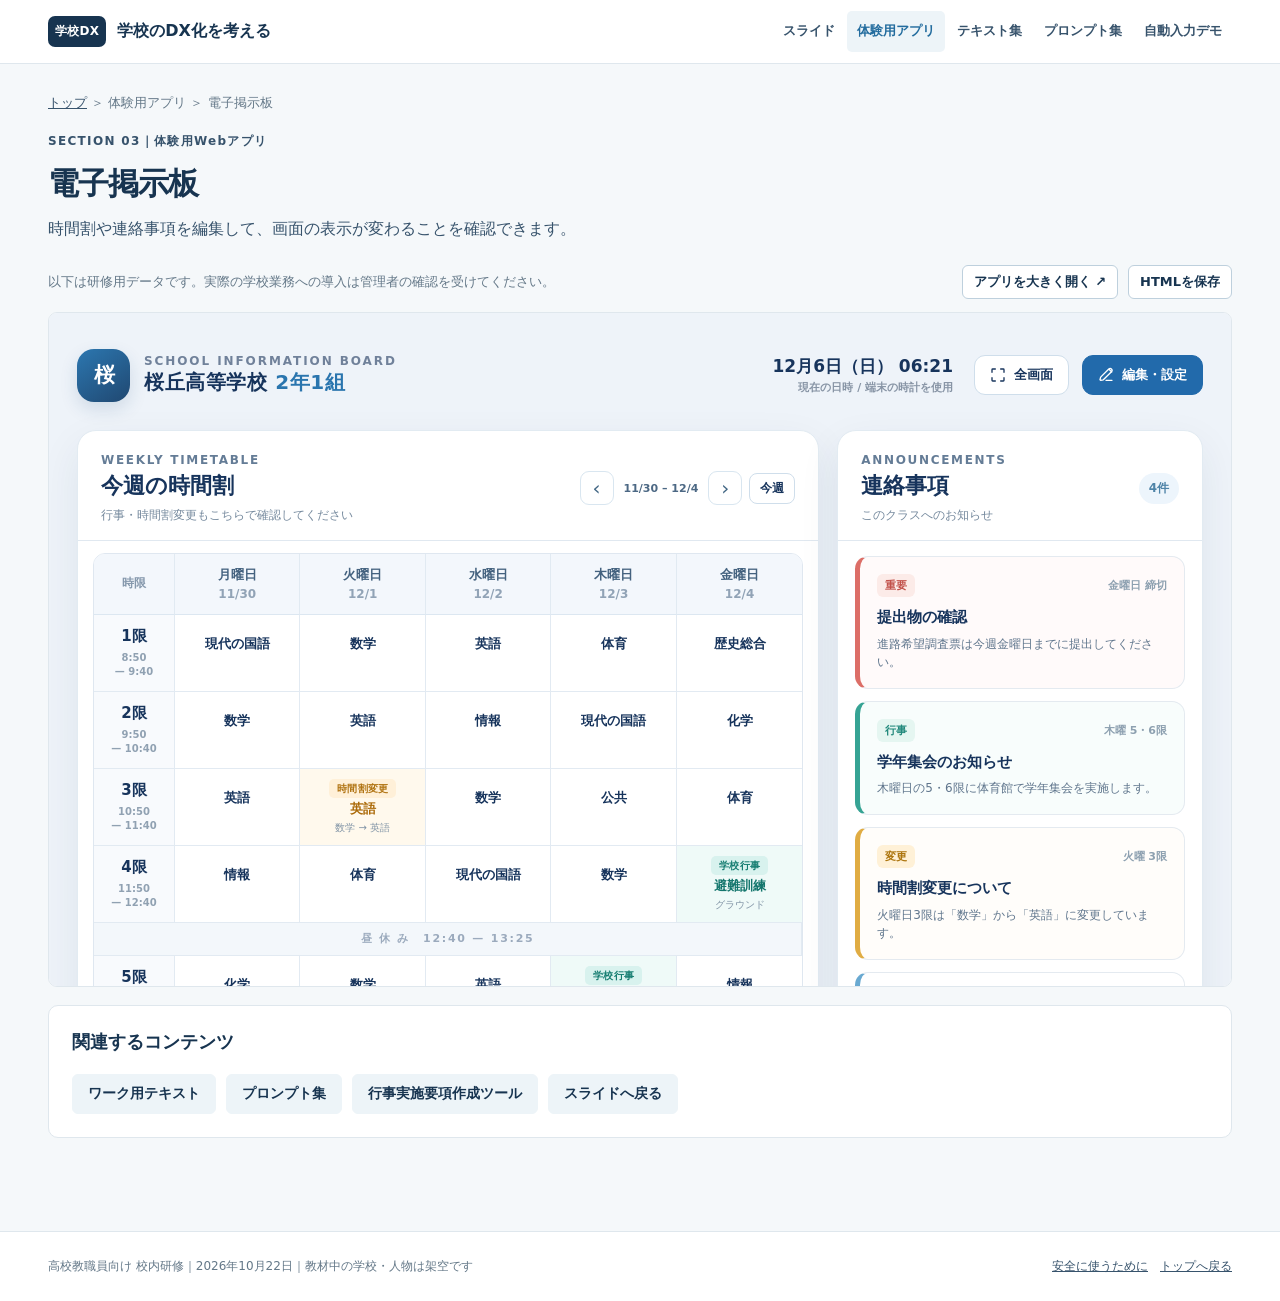
==== apps/board.html @ 1e780a1a "Add files via upload" ====
<!doctype html><html lang="ja"><head><meta charset="UTF-8"><meta name="viewport" content="width=device-width, initial-scale=1"><title>電子掲示板｜学校のDX化を考える</title><meta name="description" content="学校のDX化を考える 校内研修の資料と体験用ツール"><link rel="stylesheet" href="../assets/style.css"></head><body><header class="site-head"><div class="head-inner"><a class="brand" href="../index.html"><span class="brand-mark">学校DX</span>学校のDX化を考える</a><nav class="global-nav" aria-label="サイトメニュー"><a href="../index.html#slides">スライド</a><a href="../index.html#apps" aria-current="page">体験用アプリ</a><a href="../materials/texts.html">テキスト集</a><a href="../materials/prompts.html">プロンプト集</a><a href="../demos/auto-form.html">自動入力デモ</a></nav></div></header><main><p class="breadcrumb"><a href="../index.html">トップ</a> ＞ 体験用アプリ ＞ 電子掲示板</p><div class="page-title"><p class="eyebrow">SECTION 03｜体験用Webアプリ</p><h1>電子掲示板</h1><p>時間割や連絡事項を編集して、画面の表示が変わることを確認できます。</p></div><div class="tool-toolbar"><p>以下は研修用データです。実際の学校業務への導入は管理者の確認を受けてください。</p><div class="buttons" style="padding:0"><a class="btn secondary small" href="電子掲示板.html" target="_blank" rel="noopener">アプリを大きく開く ↗</a><a class="btn secondary small" href="電子掲示板.html" download>HTMLを保存</a></div></div><iframe class="embedded-app" src="電子掲示板.html" title="電子掲示板の操作画面" loading="eager"></iframe><div class="panel" style="margin-top:18px"><h3>関連するコンテンツ</h3><div class="buttons"><a class="btn quiet" href="../materials/texts.html">ワーク用テキスト</a><a class="btn quiet" href="../materials/prompts.html">プロンプト集</a><a class="btn quiet" href="plan.html">行事実施要項作成ツール</a><a class="btn quiet" href="../index.html#slides">スライドへ戻る</a></div></div></main><footer class="site-footer"><div class="footer-inner"><span>高校教職員向け 校内研修｜2026年10月22日｜教材中の学校・人物は架空です</span><div><a href="../materials/safety.html">安全に使うために</a><a href="../index.html">トップへ戻る</a></div></div></footer><script src="../assets/site.js" defer></script></body></html>
---- assets/style.css ----
@charset "utf-8";
:root{--ink:#173450;--mid:#37536c;--blue:#236c9e;--accent:#277eaa;--teal:#147e7a;--bg:#f5f8fa;--paper:#fff;--muted:#647888;--stroke:#dfe7ed;--soft:#edf4f8;--gold:#a26b19;--warn:#fdf5e7;--shadow:0 8px 26px rgba(19,46,72,.055);font-family:"Yu Gothic UI","Hiragino Kaku Gothic ProN","Meiryo",system-ui,sans-serif}
*{box-sizing:border-box}html{scroll-behavior:smooth}body{margin:0;background:var(--bg);color:var(--ink);font-size:16px;line-height:1.75}a{color:var(--blue)}button,input,textarea,select{font:inherit}button,a{touch-action:manipulation}button{cursor:pointer}button:disabled{opacity:.4;cursor:default}a:focus-visible,button:focus-visible,input:focus-visible,textarea:focus-visible{outline:3px solid #61a5d3;outline-offset:3px}img{max-width:100%}
.site-head{background:#fff;border-bottom:1px solid var(--stroke);position:sticky;top:0;z-index:100}.head-inner{max-width:1240px;margin:auto;padding:11px 28px;display:flex;gap:20px;align-items:center;justify-content:space-between}.brand{color:var(--ink);text-decoration:none;display:flex;align-items:center;gap:11px;font-size:16px;font-weight:800;white-space:nowrap}.brand-mark{display:grid;place-items:center;background:var(--ink);color:white;border-radius:7px;padding:5px 7px;font-size:12px;letter-spacing:.02em}.global-nav{display:flex;gap:2px;align-items:center;flex-wrap:wrap}.global-nav a{color:var(--mid);text-decoration:none;font-size:13px;padding:9px 10px;border-radius:5px;font-weight:600}.global-nav a:hover,.global-nav a[aria-current="page"]{background:var(--soft);color:var(--blue)}
main{max-width:1240px;margin:0 auto;padding:28px 28px 68px}.eyebrow{font-size:12px;font-weight:800;letter-spacing:.11em;color:var(--blue);margin:0 0 10px}.hero{background:var(--paper);border:1px solid var(--stroke);border-radius:10px;padding:36px 40px;margin-bottom:26px;position:relative;overflow:hidden}.hero:before{position:absolute;content:"";left:0;top:0;bottom:0;width:5px;background:var(--blue)}h1{font-size:clamp(26px,3vw,38px);line-height:1.4;letter-spacing:-.03em;margin:0 0 10px;font-weight:800}h2{font-size:23px;letter-spacing:-.025em;line-height:1.4;margin:0 0 12px}h3{font-size:18px;line-height:1.45;margin:0 0 9px}p{margin:0 0 12px}.lead{font-size:16px;color:var(--mid);max-width:850px}.sublead{font-size:13px;color:var(--muted);margin-top:12px}.section{margin-top:38px;scroll-margin-top:85px}.section-header{display:flex;justify-content:space-between;gap:12px;align-items:baseline;margin-bottom:14px}.section-header p{margin:0;color:var(--muted);font-size:13px}.panel,.tile,.viewer{background:var(--paper);border:1px solid var(--stroke);border-radius:10px}.panel{padding:23px}.tile{padding:23px;display:flex;flex-direction:column;gap:9px}.tile p{color:var(--mid);font-size:14px;line-height:1.75}.tile .tag{color:var(--teal);font-size:12px;font-weight:800;letter-spacing:.05em}.tile h3{margin:0}.tile img{border:1px solid var(--stroke);aspect-ratio:16 / 9;object-fit:cover;border-radius:5px;margin-bottom:8px}.grid-2{display:grid;grid-template-columns:repeat(2,minmax(0,1fr));gap:16px}.grid-3{display:grid;grid-template-columns:repeat(3,minmax(0,1fr));gap:16px}.buttons{display:flex;gap:10px;align-items:center;flex-wrap:wrap;margin-top:auto;padding-top:10px}.btn{display:inline-flex;gap:7px;align-items:center;justify-content:center;text-decoration:none;font-size:14px;font-weight:700;background:var(--blue);border:1px solid var(--blue);color:#fff;padding:9px 15px;border-radius:6px;line-height:1.4}.btn:hover{background:#165781;color:white}.btn.secondary{background:white;border:1px solid #bed0dd;color:var(--ink)}.btn.secondary:hover{background:var(--soft)}.btn.quiet{background:var(--soft);border-color:var(--soft);color:var(--ink)}.btn.small{font-size:13px;padding:7px 11px}.text-link{font-size:14px;font-weight:700;color:var(--blue);text-underline-offset:3px}.muted{font-size:13px;color:var(--muted)}.note{background:#f0f5f8;border-left:3px solid var(--blue);padding:14px 18px;border-radius:2px 6px 6px 2px;color:var(--mid);font-size:14px;line-height:1.85}.note.warning{background:var(--warn);border-color:#bd8a36;color:#6b4c20}.split{display:flex;gap:22px;align-items:start}.split > *{flex:1;min-width:0}
.viewer{overflow:hidden}.viewer-stage{background:#203246;padding:18px 25px 8px;position:relative}.slide-shell{max-width:1010px;margin:auto;position:relative;aspect-ratio:16 / 9;background:white;display:grid;place-items:center;border-radius:3px;overflow:hidden}.slide-shell img{display:block;width:100%;height:100%;object-fit:contain}.slide-count{position:absolute;bottom:12px;right:14px;background:#1d3449c9;color:#fff;border-radius:4px;padding:3px 9px;font-size:12px;font-variant-numeric:tabular-nums}.viewer-controls{padding:13px 20px;display:flex;gap:10px;align-items:center;flex-wrap:wrap;justify-content:space-between}.viewer-actions{display:flex;gap:8px;align-items:center}.viewer-actions button{padding:7px 12px;border:1px solid var(--stroke);background:white;border-radius:5px;color:var(--ink);font-size:13px;font-weight:700}.viewer-actions button:hover{background:var(--soft)}.viewer-controls input[type=range]{flex:1;min-width:120px;max-width:350px;accent-color:var(--blue)}.thumb-tray{border-top:1px solid var(--stroke);background:#f8fafb;padding:10px 12px;display:flex;gap:10px;overflow-x:auto}.thumb-tray button{padding:0;background:white;border:2px solid transparent;min-width:116px;max-width:116px;border-radius:4px;overflow:hidden;color:var(--muted);font-size:11px}.thumb-tray button[aria-current="true"]{border-color:var(--blue)}.thumb-tray img{width:100%;aspect-ratio:16/9;object-fit:contain;display:block;background:white}.viewer-stage:fullscreen{display:flex;align-items:center;justify-content:center;background:#1d2c3d;padding:2vh}.viewer-stage:fullscreen .slide-shell{width:min(96vw,171vh);max-width:none}.viewer-stage:fullscreen .slide-count{font-size:16px}.viewer-meta{padding:0 20px 18px;font-size:12px;color:var(--muted)}
.breadcrumb{font-size:13px;color:var(--muted);margin-bottom:16px}.breadcrumb a{color:var(--mid)}.page-title{margin-bottom:22px}.page-title h1{font-size:31px}.page-title p{color:var(--mid)}.embedded-app{width:100%;height:75vh;min-height:650px;border:1px solid var(--stroke);border-radius:9px;background:white;display:block}.tool-toolbar{display:flex;justify-content:space-between;align-items:center;gap:12px;flex-wrap:wrap;margin-bottom:13px}.tool-toolbar p{color:var(--muted);font-size:13px;margin:0}.readbox{background:white;border:1px solid var(--stroke);border-radius:9px;padding:25px;margin:17px 0}.readbox h3{border-bottom:1px solid var(--stroke);padding-bottom:8px;margin-bottom:15px}.text-source{width:100%;white-space:pre-wrap;word-break:break-word;font:14px/1.9 "Yu Gothic UI","Hiragino Kaku Gothic ProN",Meiryo,system-ui,sans-serif;color:#243e56;background:#f7f9fb;border:1px solid #e4ebf0;border-radius:6px;padding:18px;margin:0;overflow-wrap:anywhere;tab-size:2}.text-source.code{font:13px/1.7 Consolas,"SFMono-Regular",monospace;color:#dbe9f4;background:#172938;border-color:#172938;overflow:auto;white-space:pre}.two-col-content{display:grid;grid-template-columns:190px minmax(0,1fr);gap:28px}.side-index{align-self:start;position:sticky;top:90px;padding:16px;border:1px solid var(--stroke);background:white;border-radius:7px}.side-index a{display:block;font-size:13px;padding:7px 0;color:var(--mid)}.mini-table{border-collapse:collapse;width:100%}.mini-table td,.mini-table th{text-align:left;border-bottom:1px solid var(--stroke);padding:9px 12px;font-size:14px}.mini-table th{background:#edf4f8;color:var(--ink)}.inline-label{display:inline-block;background:var(--soft);color:var(--blue);font-size:12px;font-weight:700;padding:3px 7px;border-radius:3px}.feedback{font-size:13px;color:var(--teal);min-height:1.5em}.form-grid{display:grid;grid-template-columns:1fr 1fr;gap:15px}.field{display:flex;flex-direction:column;gap:6px}.field.full{grid-column:1/-1}.field label{font-size:13px;font-weight:700;color:var(--mid)}input[type=text],input[type=date],textarea,select{width:100%;border:1px solid #c9d7e2;background:white;border-radius:6px;padding:11px;font-size:15px;color:var(--ink)}textarea{min-height:105px;resize:vertical}.site-footer{background:white;border-top:1px solid var(--stroke);margin-top:25px}.footer-inner{max-width:1240px;margin:auto;padding:24px 28px;display:flex;gap:12px;flex-wrap:wrap;align-items:center;justify-content:space-between;font-size:12px;color:var(--muted)}.footer-inner a{font-size:12px;color:var(--mid);margin-left:12px}
@media(max-width:1000px){.head-inner{flex-wrap:wrap;padding:10px 18px}.global-nav{width:100%;overflow-x:auto;flex-wrap:nowrap}.global-nav a{white-space:nowrap}.grid-3{grid-template-columns:repeat(2,minmax(0,1fr))}.two-col-content{grid-template-columns:1fr}.side-index{position:static;display:flex;gap:18px;overflow:auto;flex-wrap:wrap}.side-index a{white-space:nowrap}.embedded-app{min-height:600px}}
@media(max-width:650px){body{font-size:15px}main{padding:19px 14px 45px}.hero{padding:25px 23px}.grid-2,.grid-3,.form-grid{grid-template-columns:1fr}.split{flex-direction:column}.viewer-stage{padding:8px}.viewer-controls{padding:10px;gap:8px}.viewer-actions button{padding:6px 8px}.thumb-tray button{min-width:85px;max-width:85px}.tile,.panel,.readbox{padding:18px}.section-header{display:block}.embedded-app{height:75vh}.footer-inner{padding:20px 14px}}
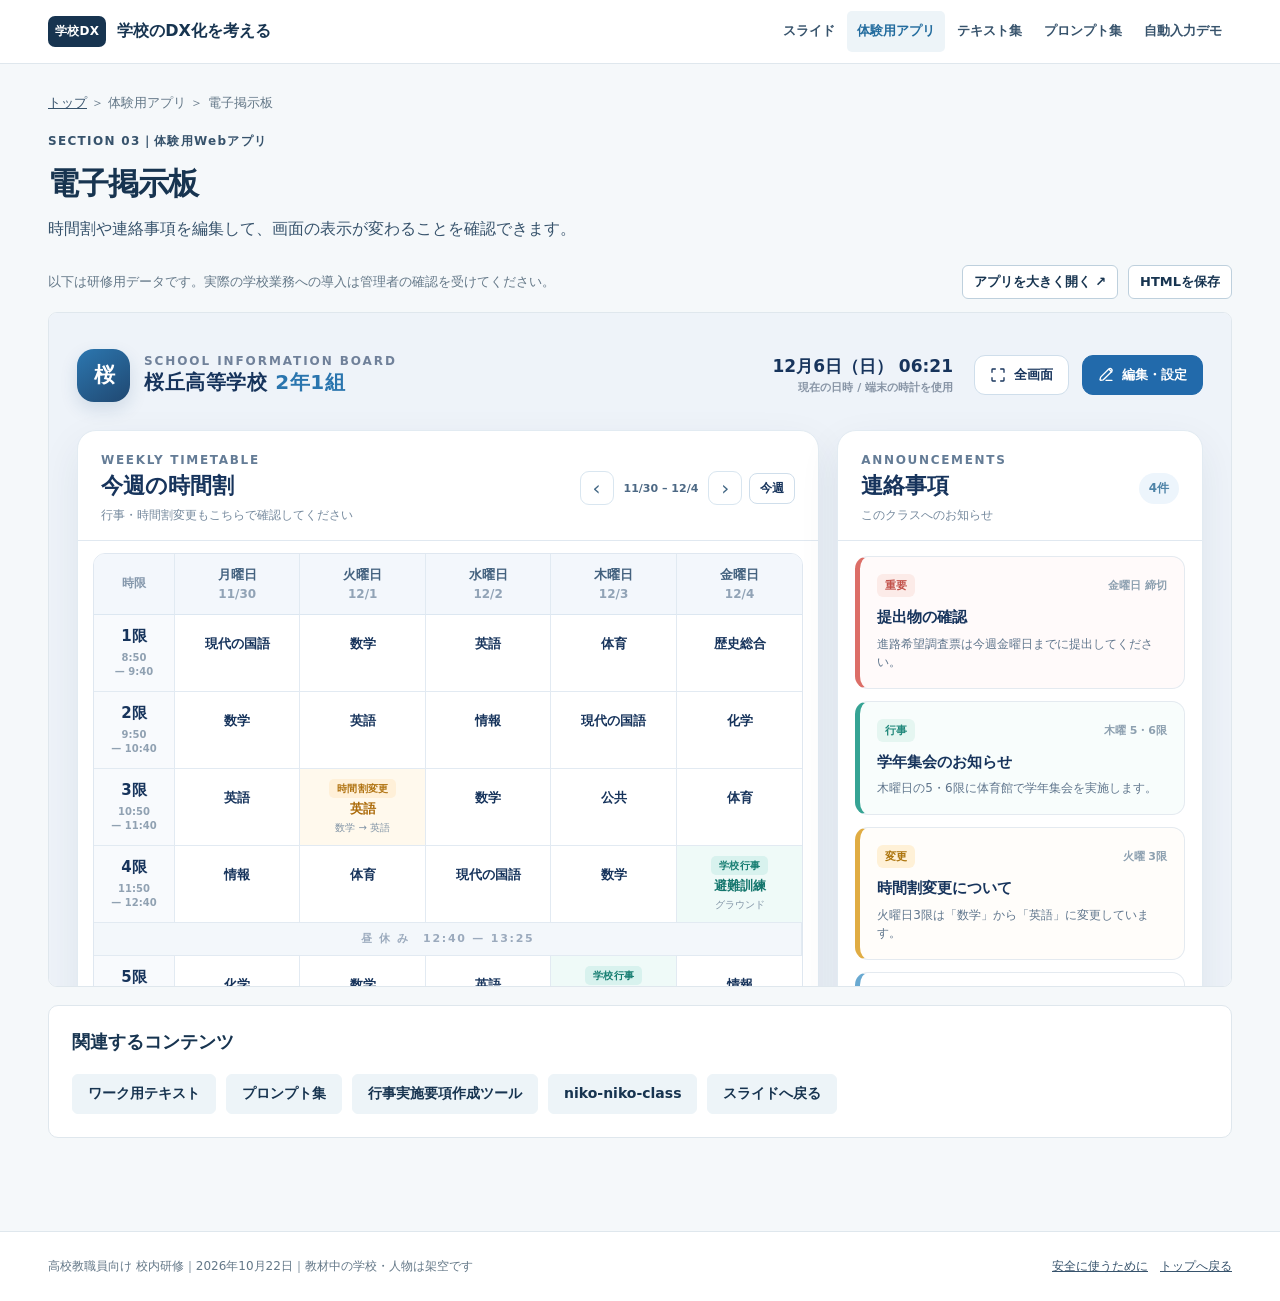
==== commit a5a67643: "Add files via upload" ====
--- a/apps/board.html
+++ b/apps/board.html
@@ -1 +1 @@
-<!doctype html><html lang="ja"><head><meta charset="UTF-8"><meta name="viewport" content="width=device-width, initial-scale=1"><title>電子掲示板｜学校のDX化を考える</title><meta name="description" content="学校のDX化を考える 校内研修の資料と体験用ツール"><link rel="stylesheet" href="../assets/style.css"></head><body><header class="site-head"><div class="head-inner"><a class="brand" href="../index.html"><span class="brand-mark">学校DX</span>学校のDX化を考える</a><nav class="global-nav" aria-label="サイトメニュー"><a href="../index.html#slides">スライド</a><a href="../index.html#apps" aria-current="page">体験用アプリ</a><a href="../materials/texts.html">テキスト集</a><a href="../materials/prompts.html">プロンプト集</a><a href="../demos/auto-form.html">自動入力デモ</a></nav></div></header><main><p class="breadcrumb"><a href="../index.html">トップ</a> ＞ 体験用アプリ ＞ 電子掲示板</p><div class="page-title"><p class="eyebrow">SECTION 03｜体験用Webアプリ</p><h1>電子掲示板</h1><p>時間割や連絡事項を編集して、画面の表示が変わることを確認できます。</p></div><div class="tool-toolbar"><p>以下は研修用データです。実際の学校業務への導入は管理者の確認を受けてください。</p><div class="buttons" style="padding:0"><a class="btn secondary small" href="電子掲示板.html" target="_blank" rel="noopener">アプリを大きく開く ↗</a><a class="btn secondary small" href="電子掲示板.html" download>HTMLを保存</a></div></div><iframe class="embedded-app" src="電子掲示板.html" title="電子掲示板の操作画面" loading="eager"></iframe><div class="panel" style="margin-top:18px"><h3>関連するコンテンツ</h3><div class="buttons"><a class="btn quiet" href="../materials/texts.html">ワーク用テキスト</a><a class="btn quiet" href="../materials/prompts.html">プロンプト集</a><a class="btn quiet" href="plan.html">行事実施要項作成ツール</a><a class="btn quiet" href="../index.html#slides">スライドへ戻る</a></div></div></main><footer class="site-footer"><div class="footer-inner"><span>高校教職員向け 校内研修｜2026年10月22日｜教材中の学校・人物は架空です</span><div><a href="../materials/safety.html">安全に使うために</a><a href="../index.html">トップへ戻る</a></div></div></footer><script src="../assets/site.js" defer></script></body></html>+<!doctype html><html lang="ja"><head><meta charset="UTF-8"><meta name="viewport" content="width=device-width, initial-scale=1"><title>電子掲示板｜学校のDX化を考える</title><meta name="description" content="学校のDX化を考える 校内研修の資料と体験用ツール"><link rel="stylesheet" href="../assets/style.css"></head><body><header class="site-head"><div class="head-inner"><a class="brand" href="../index.html"><span class="brand-mark">学校DX</span>学校のDX化を考える</a><nav class="global-nav" aria-label="サイトメニュー"><a href="../index.html#slides">スライド</a><a href="../index.html#apps" aria-current="page">体験用アプリ</a><a href="../materials/texts.html">テキスト集</a><a href="../materials/prompts.html">プロンプト集</a><a href="../demos/auto-form.html">自動入力デモ</a></nav></div></header><main><p class="breadcrumb"><a href="../index.html">トップ</a> ＞ 体験用アプリ ＞ 電子掲示板</p><div class="page-title"><p class="eyebrow">SECTION 03｜体験用Webアプリ</p><h1>電子掲示板</h1><p>時間割や連絡事項を編集して、画面の表示が変わることを確認できます。</p></div><div class="tool-toolbar"><p>以下は研修用データです。実際の学校業務への導入は管理者の確認を受けてください。</p><div class="buttons" style="padding:0"><a class="btn secondary small" href="電子掲示板.html" target="_blank" rel="noopener">アプリを大きく開く ↗</a><a class="btn secondary small" href="電子掲示板.html" download>HTMLを保存</a></div></div><iframe class="embedded-app" src="電子掲示板.html" title="電子掲示板の操作画面" loading="eager"></iframe><div class="panel" style="margin-top:18px"><h3>関連するコンテンツ</h3><div class="buttons"><a class="btn quiet" href="../materials/texts.html">ワーク用テキスト</a><a class="btn quiet" href="../materials/prompts.html">プロンプト集</a><a class="btn quiet" href="plan.html">行事実施要項作成ツール</a><a class="btn quiet" href="../index.html#niko-niko-class">niko-niko-class</a><a class="btn quiet" href="../index.html#slides">スライドへ戻る</a></div></div></main><footer class="site-footer"><div class="footer-inner"><span>高校教職員向け 校内研修｜2026年10月22日｜教材中の学校・人物は架空です</span><div><a href="../materials/safety.html">安全に使うために</a><a href="../index.html">トップへ戻る</a></div></div></footer><script src="../assets/site.js" defer></script></body></html>
